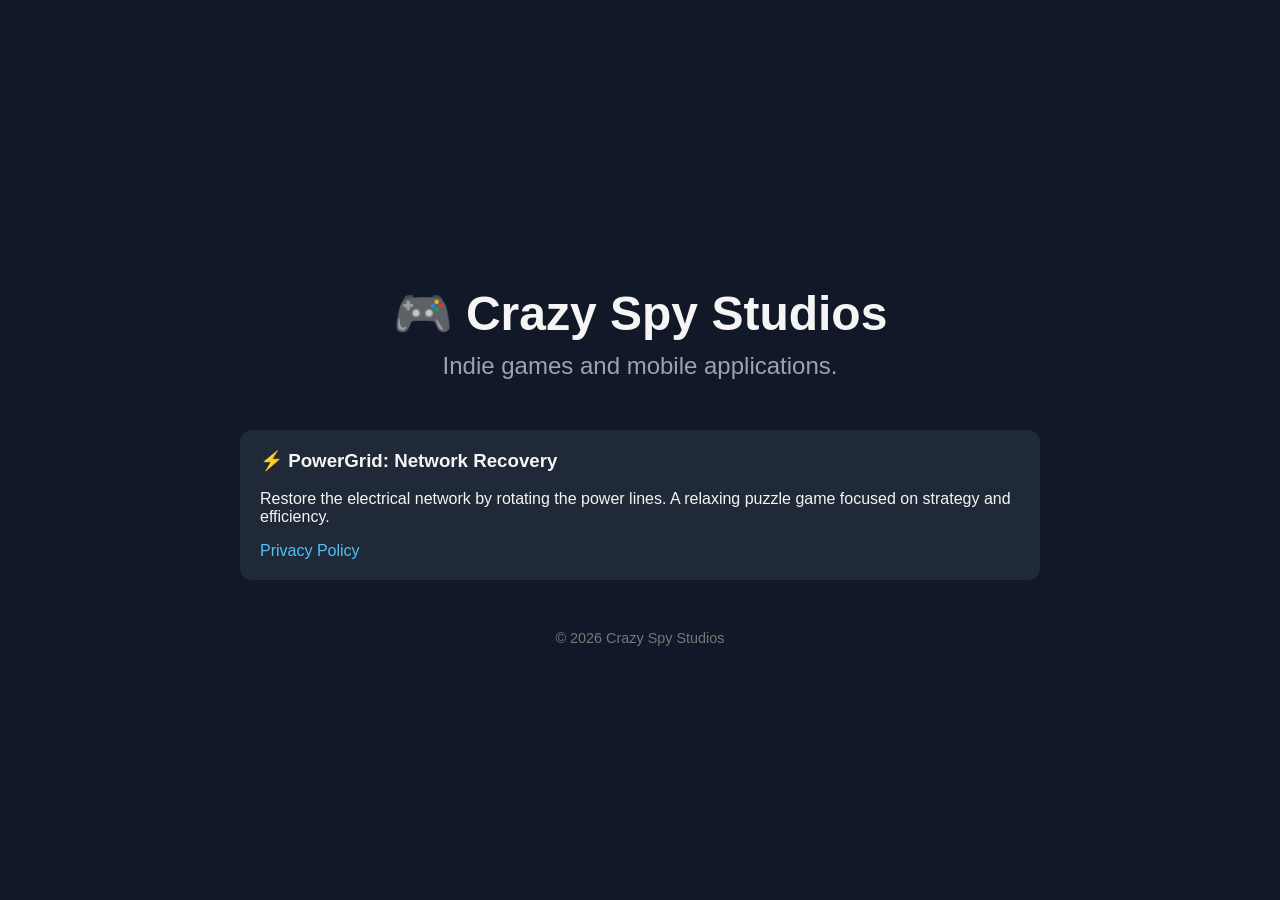
==== index.html @ be3ec1e9 "Add index.html homepage for Crazy Spy Studios Add a single-page homepage (index.html) with a dark-th" ====
<!DOCTYPE html>
<html lang="en">

<head>
    <meta charset="UTF-8">
    <meta name="viewport" content="width=device-width, initial-scale=1.0">

    <title>Crazy Spy Studios</title>

    <style>
        body {
            margin: 0;
            font-family: Arial, Helvetica, sans-serif;
            background: #111827;
            color: #f5f5f5;
            display: flex;
            justify-content: center;
            align-items: center;
            min-height: 100vh;
        }

        .container {
            width: 90%;
            max-width: 800px;
            text-align: center;
        }

        h1 {
            font-size: 3rem;
            margin-bottom: 10px;
        }

        h2 {
            font-weight: normal;
            color: #9ca3af;
            margin-top: 0;
        }

        .apps {
            margin-top: 50px;
            text-align: left;
        }

        .card {
            background: #1f2937;
            padding: 20px;
            border-radius: 12px;
            margin-bottom: 20px;
            transition: .2s;
        }

        .card:hover {
            transform: translateY(-3px);
            background: #293548;
        }

        .card h3 {
            margin-top: 0;
        }

        a {
            color: #4fc3f7;
            text-decoration: none;
        }

        a:hover {
            text-decoration: underline;
        }

        footer {
            margin-top: 50px;
            color: #777;
            font-size: .9em;
        }
    </style>
</head>

<body>

<div class="container">

    <h1>🎮 Crazy Spy Studios</h1>

    <h2>Indie games and mobile applications.</h2>

    <div class="apps">

        <div class="card">
            <h3>⚡ PowerGrid: Network Recovery</h3>

            <p>
                Restore the electrical network by rotating the power lines.
                A relaxing puzzle game focused on strategy and efficiency.
            </p>

            <a href="privacy/powergrid.html">
                Privacy Policy
            </a>
        </div>

        <!-- Future apps -->

    </div>

    <footer>
        © 2026 Crazy Spy Studios
    </footer>

</div>

</body>

</html>
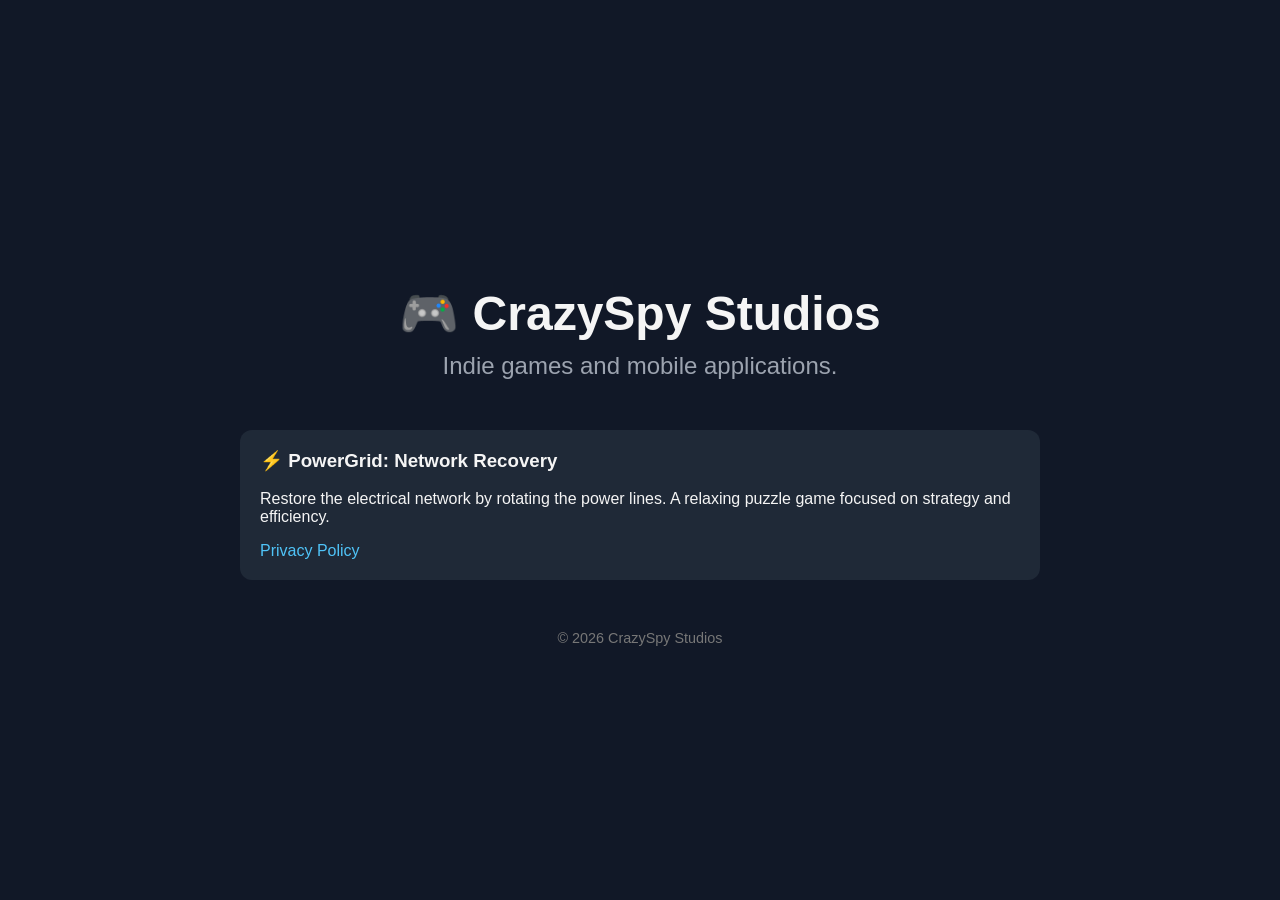
==== commit ebde0392: "Remove space in 'Crazy Spy Studios' branding" ====
--- a/index.html
+++ b/index.html
@@ -79,7 +79,7 @@
 
 <div class="container">
 
-    <h1>🎮 Crazy Spy Studios</h1>
+    <h1>🎮 CrazySpy Studios</h1>
 
     <h2>Indie games and mobile applications.</h2>
 
@@ -103,11 +103,11 @@
     </div>
 
     <footer>
-        © 2026 Crazy Spy Studios
+        © 2026 CrazySpy Studios
     </footer>
 
 </div>
 
 </body>
 
-</html>+</html>
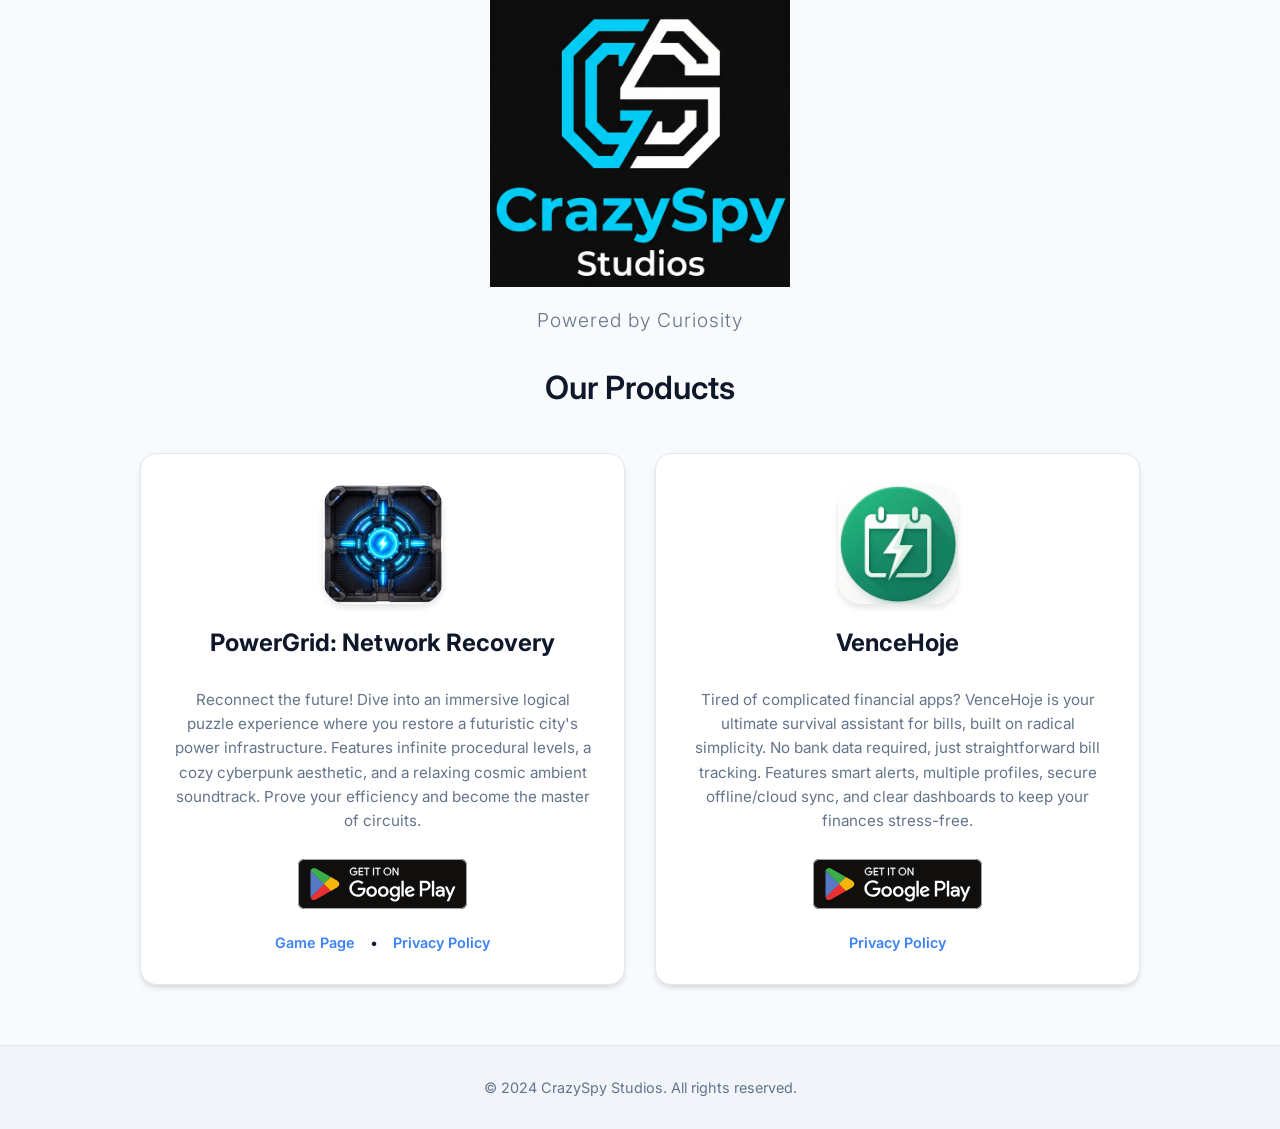
==== commit 87d93653: "feat: update main page design and add VenceHoje - Replace old index.html with a clean, modern design" ====
--- a/index.html
+++ b/index.html
@@ -1,113 +1,254 @@
 <!DOCTYPE html>
 <html lang="en">
-
 <head>
     <meta charset="UTF-8">
     <meta name="viewport" content="width=device-width, initial-scale=1.0">
-
-    <title>Crazy Spy Studios</title>
+    <title>CrazySpy Studios</title>
+
+    <!-- Google Fonts for a clean, modern look -->
+    <link rel="preconnect" href="https://fonts.googleapis.com">
+    <link rel="preconnect" href="https://fonts.gstatic.com" crossorigin>
+    <link href="https://fonts.googleapis.com/css2?family=Inter:wght@300;400;600;700&display=swap" rel="stylesheet">
 
     <style>
+        :root {
+            /* Light Mode Variables */
+            --bg-color: #f8fafc;
+            --text-main: #0f172a;
+            --text-muted: #64748b;
+            --card-bg: #ffffff;
+            --card-border: #e2e8f0;
+            --accent-color: #3b82f6;
+            --accent-hover: #2563eb;
+            --footer-bg: #f1f5f9;
+        }
+
+        @media (prefers-color-scheme: dark) {
+            :root {
+                /* Dark Mode Variables */
+                --bg-color: #0f172a;
+                --text-main: #f8fafc;
+                --text-muted: #94a3b8;
+                --card-bg: #1e293b;
+                --card-border: #334155;
+                --accent-color: #60a5fa;
+                --accent-hover: #93c5fd;
+                --footer-bg: #0b1120;
+            }
+        }
+
         body {
             margin: 0;
-            font-family: Arial, Helvetica, sans-serif;
-            background: #111827;
-            color: #f5f5f5;
+            font-family: 'Inter', sans-serif;
+            background-color: var(--bg-color);
+            color: var(--text-main);
+            line-height: 1.6;
+            transition: background-color 0.3s, color 0.3s;
+        }
+
+        .container {
+            max-width: 1000px;
+            margin: 0 auto;
+            padding: 0 20px;
+        }
+
+        header {
+            text-align: center;
+            padding: 60px 20px 40px;
+        }
+
+        .logo-container {
+            display: inline-block;
+            margin-bottom: 10px;
+        }
+
+        .logo {
+            max-width: 300px;
+            height: auto;
+        }
+
+        /* Logic to toggle logo based on color scheme */
+        .logo-light-mode { display: block; }
+        .logo-dark-mode { display: none; }
+
+        @media (prefers-color-scheme: dark) {
+            .logo-light-mode { display: none; }
+            .logo-dark-mode { display: block; }
+        }
+
+        .slogan {
+            font-size: 1.2rem;
+            font-weight: 300;
+            color: var(--text-muted);
+            margin: 0;
+            letter-spacing: 1px;
+        }
+
+        .section-title {
+            text-align: center;
+            font-size: 2rem;
+            margin-bottom: 40px;
+            font-weight: 600;
+        }
+
+        .apps-grid {
+            display: grid;
+            grid-template-columns: 1fr;
+            gap: 30px;
+            margin-bottom: 60px;
+        }
+
+        @media (min-width: 768px) {
+            .apps-grid {
+                grid-template-columns: 1fr 1fr;
+            }
+        }
+
+        .app-card {
+            background-color: var(--card-bg);
+            border: 1px solid var(--card-border);
+            border-radius: 16px;
+            padding: 30px;
+            text-align: center;
+            box-shadow: 0 4px 6px -1px rgba(0, 0, 0, 0.1), 0 2px 4px -1px rgba(0, 0, 0, 0.06);
+            transition: transform 0.2s, box-shadow 0.2s;
             display: flex;
-            justify-content: center;
+            flex-direction: column;
+        }
+
+        .app-card:hover {
+            transform: translateY(-5px);
+            box-shadow: 0 10px 15px -3px rgba(0, 0, 0, 0.1), 0 4px 6px -2px rgba(0, 0, 0, 0.05);
+        }
+
+        .app-icon {
+            width: 120px;
+            height: 120px;
+            border-radius: 24px;
+            margin: 0 auto 20px;
+            object-fit: cover;
+            box-shadow: 0 4px 6px rgba(0,0,0,0.1);
+        }
+
+        .app-title {
+            font-size: 1.5rem;
+            margin: 0 0 10px 0;
+            font-weight: 700;
+        }
+
+        .app-description {
+            color: var(--text-muted);
+            font-size: 0.95rem;
+            margin-bottom: 25px;
+            flex-grow: 1;
+        }
+
+        .app-actions {
+            display: flex;
+            flex-direction: column;
             align-items: center;
-            min-height: 100vh;
-        }
-
-        .container {
-            width: 90%;
-            max-width: 800px;
-            text-align: center;
-        }
-
-        h1 {
-            font-size: 3rem;
-            margin-bottom: 10px;
-        }
-
-        h2 {
-            font-weight: normal;
-            color: #9ca3af;
-            margin-top: 0;
-        }
-
-        .apps {
-            margin-top: 50px;
-            text-align: left;
-        }
-
-        .card {
-            background: #1f2937;
-            padding: 20px;
-            border-radius: 12px;
-            margin-bottom: 20px;
-            transition: .2s;
-        }
-
-        .card:hover {
-            transform: translateY(-3px);
-            background: #293548;
-        }
-
-        .card h3 {
-            margin-top: 0;
-        }
-
-        a {
-            color: #4fc3f7;
+            gap: 15px;
+        }
+
+        .play-store-badge {
+            height: 50px;
+            width: auto;
+            transition: opacity 0.2s;
+        }
+
+        .play-store-badge:hover {
+            opacity: 0.8;
+        }
+
+        .links {
+            display: flex;
+            gap: 15px;
+            font-size: 0.9rem;
+        }
+
+        .links a {
+            color: var(--accent-color);
             text-decoration: none;
-        }
-
-        a:hover {
+            font-weight: 600;
+            transition: color 0.2s;
+        }
+
+        .links a:hover {
+            color: var(--accent-hover);
             text-decoration: underline;
         }
 
         footer {
-            margin-top: 50px;
-            color: #777;
-            font-size: .9em;
+            background-color: var(--footer-bg);
+            padding: 30px 20px;
+            text-align: center;
+            color: var(--text-muted);
+            font-size: 0.9rem;
+            border-top: 1px solid var(--card-border);
         }
     </style>
 </head>
-
 <body>
 
-<div class="container">
-
-    <h1>🎮 CrazySpy Studios</h1>
-
-    <h2>Indie games and mobile applications.</h2>
-
-    <div class="apps">
-
-        <div class="card">
-            <h3>⚡ PowerGrid: Network Recovery</h3>
-
-            <p>
-                Restore the electrical network by rotating the power lines.
-                A relaxing puzzle game focused on strategy and efficiency.
-            </p>
-
-            <a href="privacy/powergrid.html">
-                Privacy Policy
-            </a>
+    <header class="container">
+        <div class="logo-container">
+            <!-- Light mode logo (CrazySpy Studios.png) -->
+            <img src="assets/logo-dark.png" alt="CrazySpy Studios" class="logo logo-light-mode">
+            <!-- Dark mode logo (CrazySpy Studios-White.png) -->
+            <img src="assets/logo-white.png" alt="CrazySpy Studios" class="logo logo-dark-mode">
         </div>
-
-        <!-- Future apps -->
-
-    </div>
+        <p class="slogan">Powered by Curiosity</p>
+    </header>
+
+    <main class="container">
+        <h2 class="section-title">Our Products</h2>
+
+        <div class="apps-grid">
+
+            <!-- PowerGrid Card -->
+            <div class="app-card">
+                <img src="assets/powergrid_icon.png" alt="PowerGrid Icon" class="app-icon">
+                <h3 class="app-title">PowerGrid: Network Recovery</h3>
+                <p class="app-description">
+                    Reconnect the future! Dive into an immersive logical puzzle experience where you restore a futuristic city's power infrastructure. Features infinite procedural levels, a cozy cyberpunk aesthetic, and a relaxing cosmic ambient soundtrack. Prove your efficiency and become the master of circuits.
+                </p>
+                <div class="app-actions">
+                    <a href="https://play.google.com/store/apps/details?id=com.flavio.powergrid" target="_blank" rel="noopener noreferrer">
+                        <img src="assets/play_store_badge.svg" alt="Get it on Google Play" class="play-store-badge">
+                    </a>
+                    <div class="links">
+                        <a href="powergrid/index.html">Game Page</a>
+                        <span>&bull;</span>
+                        <a href="privacy/powergrid.html">Privacy Policy</a>
+                    </div>
+                </div>
+            </div>
+
+            <!-- VenceHoje Card -->
+            <div class="app-card">
+                <img src="assets/vencehoje_icon.png" alt="VenceHoje Icon" class="app-icon">
+                <h3 class="app-title">VenceHoje</h3>
+                <p class="app-description">
+                    Tired of complicated financial apps? VenceHoje is your ultimate survival assistant for bills, built on radical simplicity. No bank data required, just straightforward bill tracking. Features smart alerts, multiple profiles, secure offline/cloud sync, and clear dashboards to keep your finances stress-free.
+                </p>
+                <div class="app-actions">
+                    <a href="https://play.google.com/store/apps/details?id=com.vencehoje.app" target="_blank" rel="noopener noreferrer">
+                        <img src="assets/play_store_badge.svg" alt="Get it on Google Play" class="play-store-badge">
+                    </a>
+                    <div class="links">
+                        <a href="privacy/vencehoje.html">Privacy Policy</a>
+                    </div>
+                </div>
+            </div>
+
+        </div>
+    </main>
 
     <footer>
-        © 2026 CrazySpy Studios
+        <div class="container">
+            &copy; 2024 CrazySpy Studios. All rights reserved.
+        </div>
     </footer>
 
-</div>
-
 </body>
-
 </html>
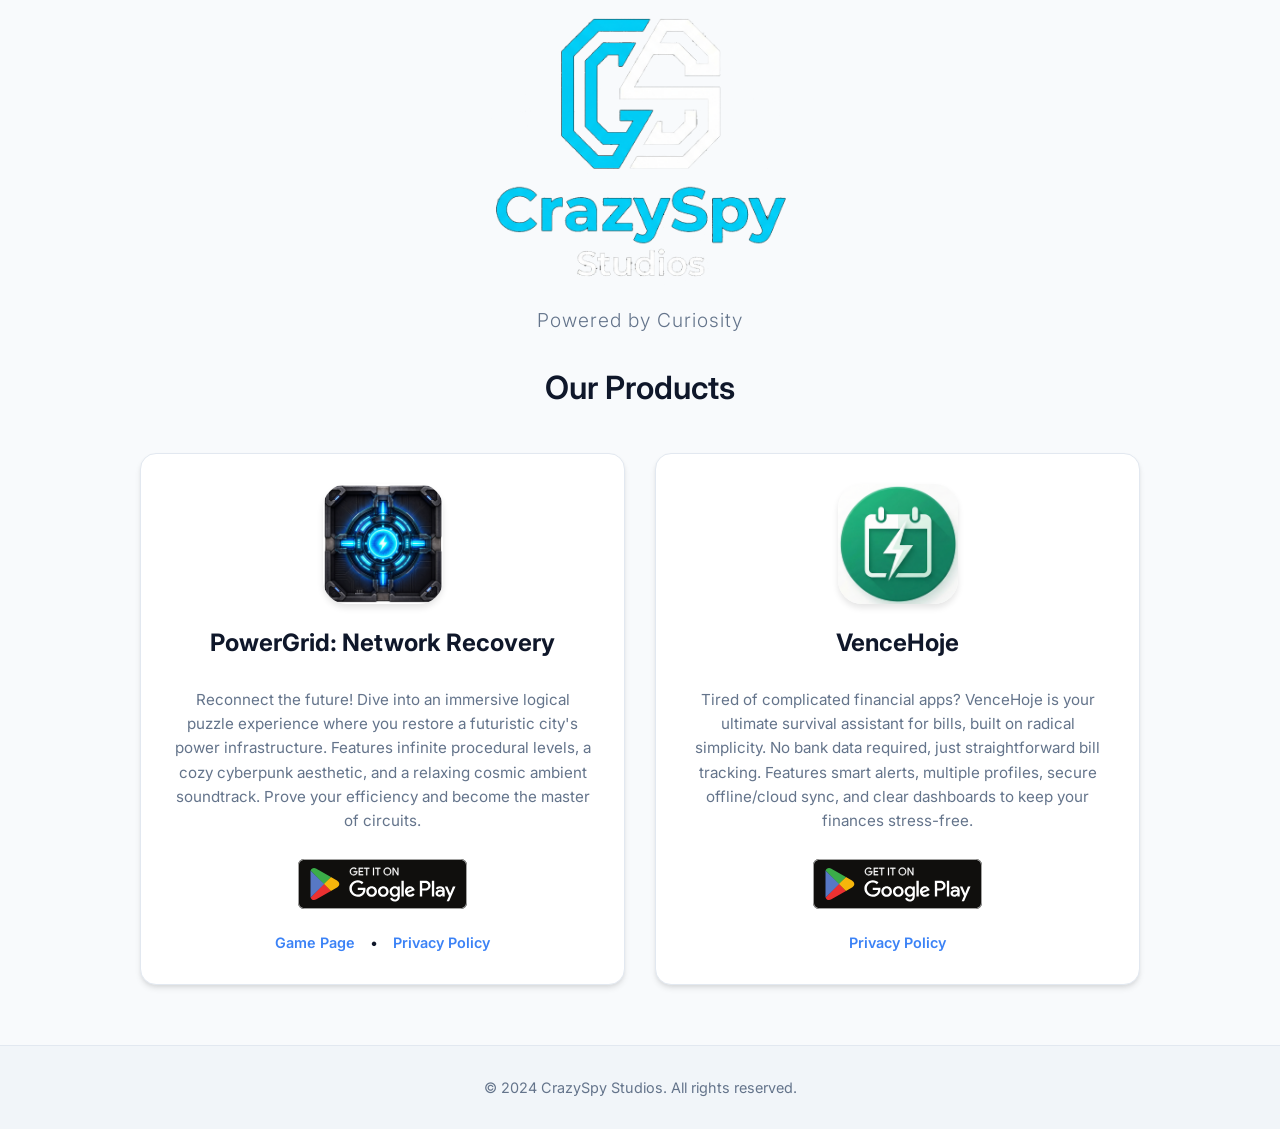
==== commit 7c37edd9: "Add transparent logo assets and update header Add new transparent logo images (assets/logo-dark-tran" ====
--- a/index.html
+++ b/index.html
@@ -193,9 +193,9 @@
     <header class="container">
         <div class="logo-container">
             <!-- Light mode logo (CrazySpy Studios.png) -->
-            <img src="assets/logo-dark.png" alt="CrazySpy Studios" class="logo logo-light-mode">
+            <img src="assets/logo-dark-transparent.png" alt="CrazySpy Studios" class="logo logo-light-mode">
             <!-- Dark mode logo (CrazySpy Studios-White.png) -->
-            <img src="assets/logo-white.png" alt="CrazySpy Studios" class="logo logo-dark-mode">
+            <img src="assets/logo-white-transparent.png" alt="CrazySpy Studios" class="logo logo-dark-mode">
         </div>
         <p class="slogan">Powered by Curiosity</p>
     </header>
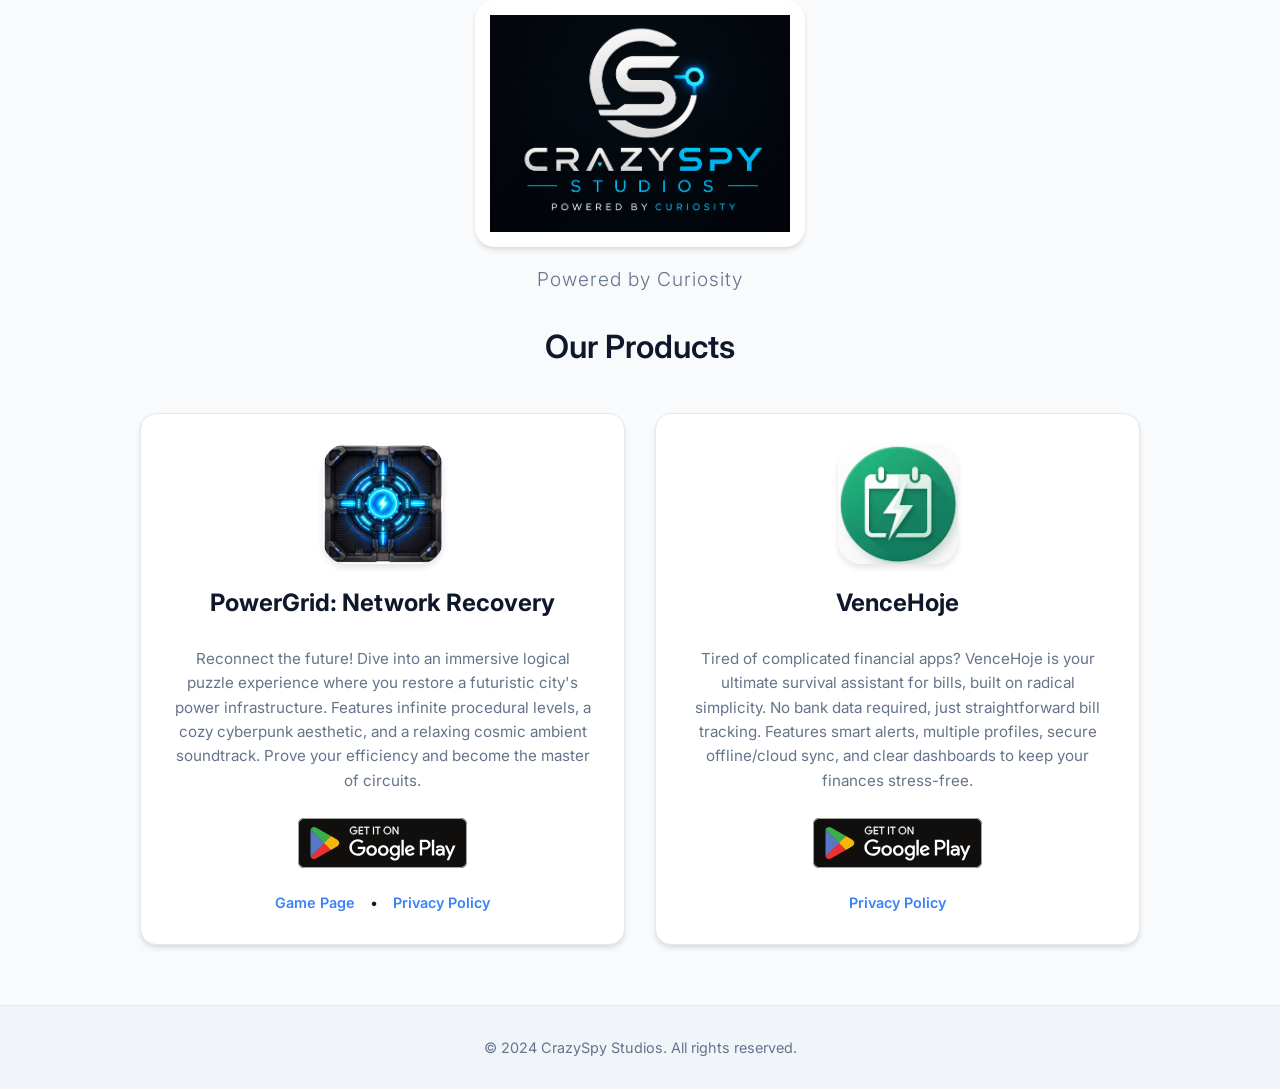
==== commit 1e618b7e: "Update main logo and add favicon to all pages - Change the main logo in `index.html` to `assets/Full" ====
--- a/index.html
+++ b/index.html
@@ -4,6 +4,7 @@
     <meta charset="UTF-8">
     <meta name="viewport" content="width=device-width, initial-scale=1.0">
     <title>CrazySpy Studios</title>
+    <link rel="icon" href="assets/Logo-black.png" type="image/png">
 
     <!-- Google Fonts for a clean, modern look -->
     <link rel="preconnect" href="https://fonts.googleapis.com">
@@ -60,20 +61,23 @@
         .logo-container {
             display: inline-block;
             margin-bottom: 10px;
+            background-color: #ffffff; /* White background for the logo */
+            padding: 15px;
+            border-radius: 20px;
+            box-shadow: 0 4px 6px -1px rgba(0, 0, 0, 0.1), 0 2px 4px -1px rgba(0, 0, 0, 0.06);
+            transition: box-shadow 0.3s ease;
+        }
+
+        @media (prefers-color-scheme: dark) {
+            .logo-container {
+                box-shadow: 0 4px 6px -1px rgba(255, 255, 255, 0.1), 0 2px 4px -1px rgba(255, 255, 255, 0.06);
+            }
         }
 
         .logo {
             max-width: 300px;
             height: auto;
-        }
-
-        /* Logic to toggle logo based on color scheme */
-        .logo-light-mode { display: block; }
-        .logo-dark-mode { display: none; }
-
-        @media (prefers-color-scheme: dark) {
-            .logo-light-mode { display: none; }
-            .logo-dark-mode { display: block; }
+            display: block;
         }
 
         .slogan {
@@ -192,10 +196,7 @@
 
     <header class="container">
         <div class="logo-container">
-            <!-- Light mode logo (CrazySpy Studios.png) -->
-            <img src="assets/logo-dark-transparent.png" alt="CrazySpy Studios" class="logo logo-light-mode">
-            <!-- Dark mode logo (CrazySpy Studios-White.png) -->
-            <img src="assets/logo-white-transparent.png" alt="CrazySpy Studios" class="logo logo-dark-mode">
+            <img src="assets/Full-Logo-vertical-black.png" alt="CrazySpy Studios" class="logo">
         </div>
         <p class="slogan">Powered by Curiosity</p>
     </header>
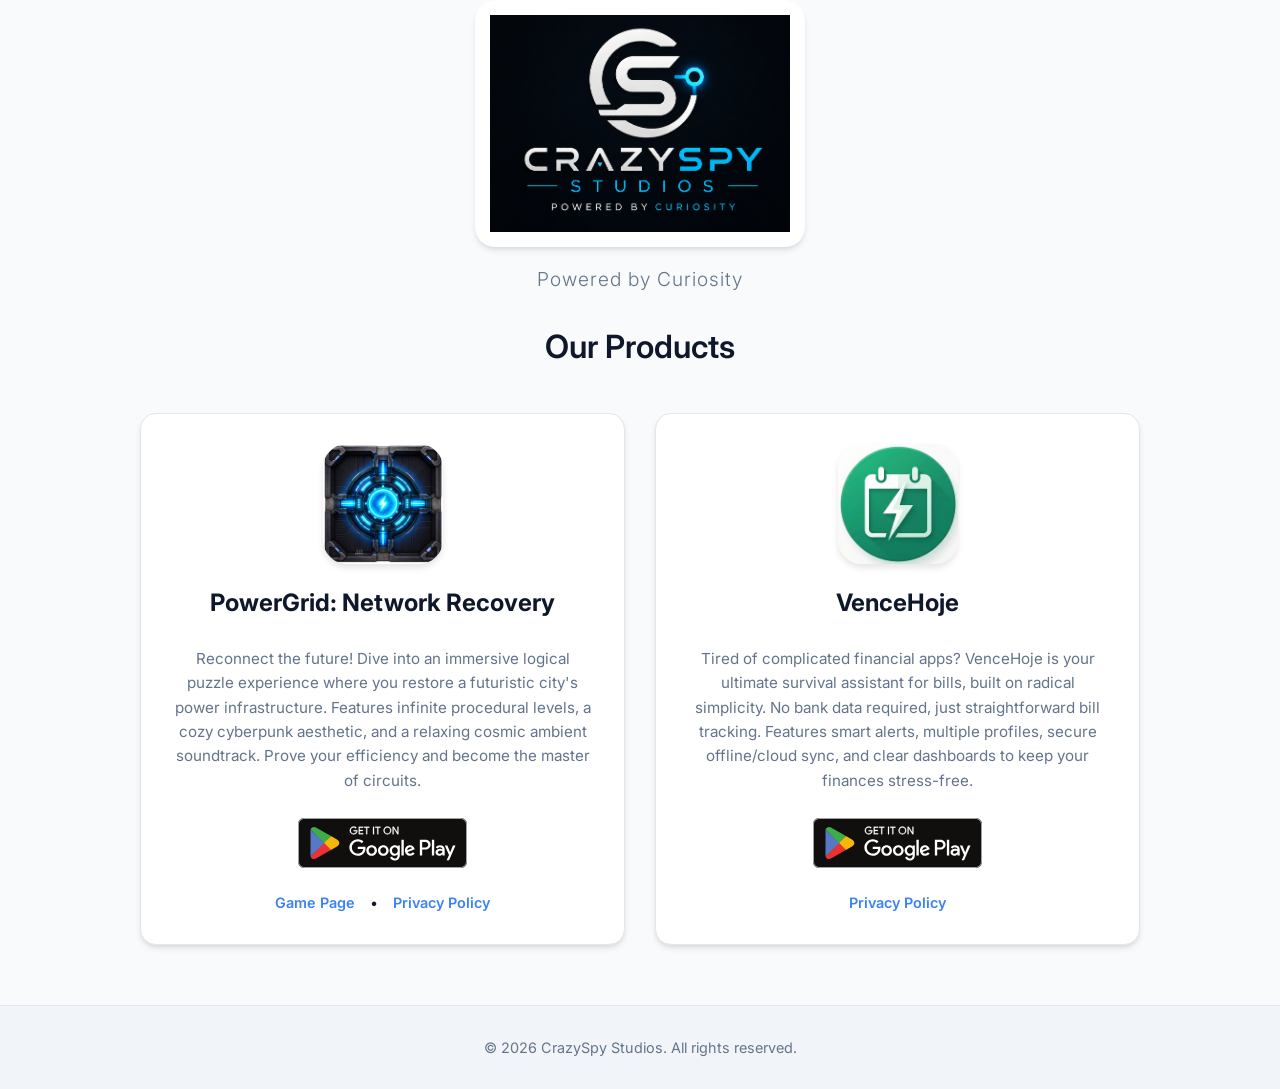
==== commit 5d3bf7e7: "Update copyright year to 2026 Bump the copyright year in the footer from 2024 to 2026." ====
--- a/index.html
+++ b/index.html
@@ -247,7 +247,7 @@
 
     <footer>
         <div class="container">
-            &copy; 2024 CrazySpy Studios. All rights reserved.
+            &copy; 2026 CrazySpy Studios. All rights reserved.
         </div>
     </footer>
 
